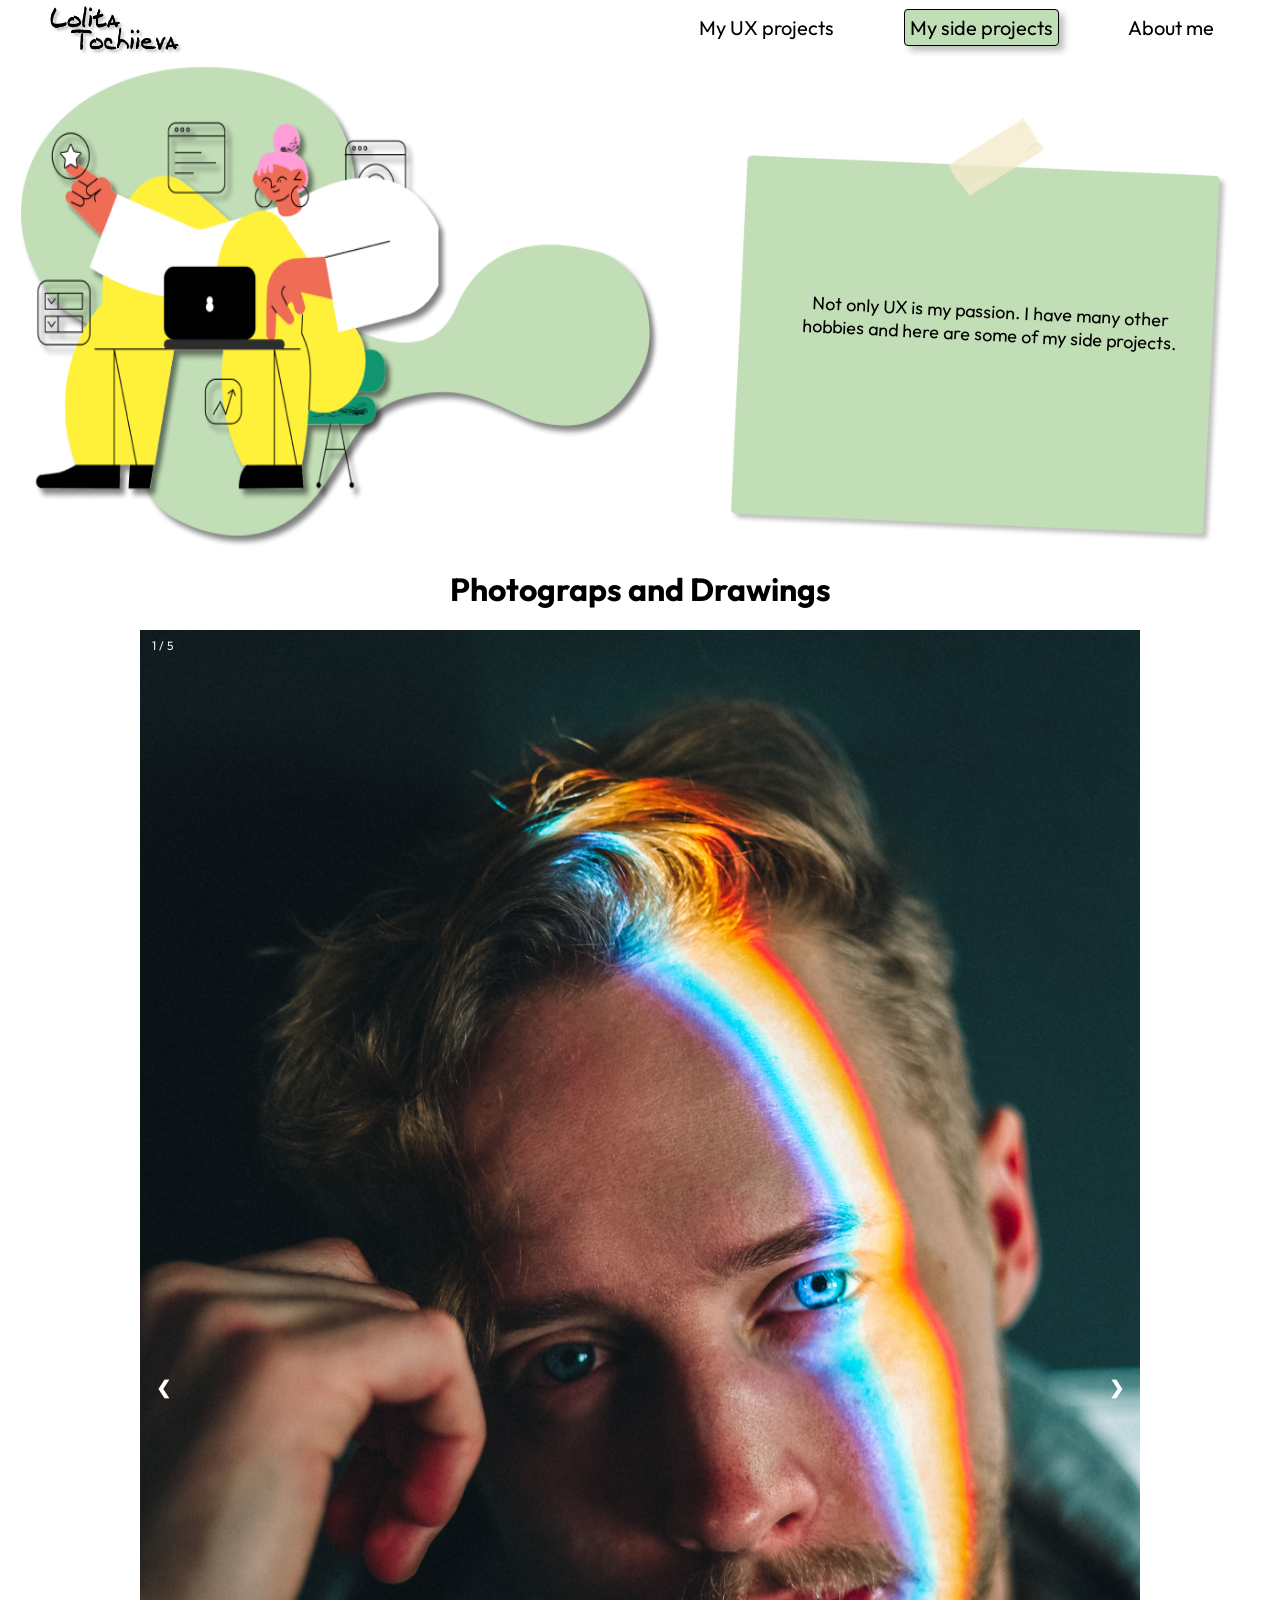
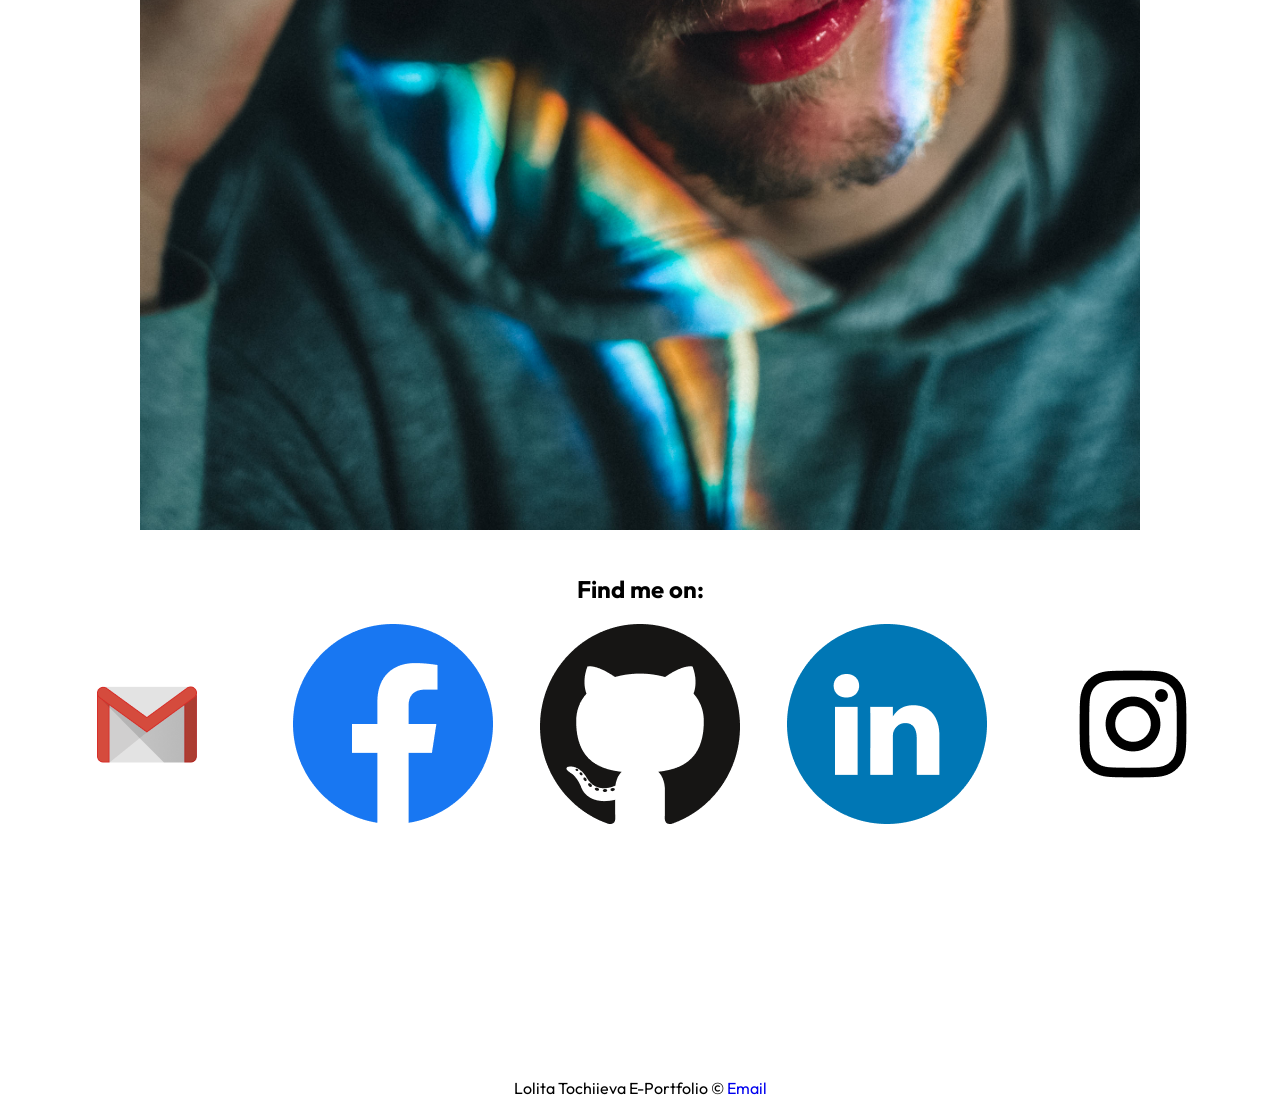
==== SideProjects.html @ 22fcad95 "Changed name on portfolio" ====
<!DOCTYPE html>
<html lang="en">
  <head>
    <meta charset="UTF-8" />
    <meta http-equiv="X-UA-Compatible" content="IE=edge" />
    <meta name="viewport" content="width=device-width, initial-scale=1.0" />
    <link rel="stylesheet" href="./style.css" />
    <!-- Fontawesome icon CDN -->
    <link rel="stylesheet" href="https://cdnjs.cloudflare.com/ajax/libs/font-awesome/4.7.0/css/font-awesome.min.css">
    <title>Lolkas side projects</title>
  </head>
  <body>
    <!-- Desktop Navigation Bar -->
    <nav class="desktopNav">
      <a href="index.html">
        <img
          id="Lolita_Tochiieva_Logo"
          src="img/Lolkas Logo.png"
          alt="MyLogo"
        />
      </a>
      <!-- Grouped right nav to easier style-->
      <div class="rightNav">
        <a id="my_ux_projects" href="UXprojects.html">My UX projects</a>
        <a id="my_side_projects_highlight" href="SideProjects.html"
          >My side projects</a
        >
        <a id="about_me" href="AboutMe.html">About me</a>
      </div>
    </nav>

    <!-- Phone Navigation bar-->
    <nav class="phoneNav">
      <div class="logo_phone">
        <a href="index.html">
          <img
            id="Lolita_Tochiieva_Logo"
            src="img/Lolkas Logo.png"
            alt="MyLogo"
          />
        </a>
      </div>
      <!-- Mobile Links, toggleable through Javascript on phone browser -->
      <div class="mobile_links">
        <a href="UXprojects.html">My UX projects</a>
        <a href="SideProjects.html">My side projects</a>
        <a href="AboutMe.html">About me</a>
      </div>
      <!-- Fontawesome burger menu icon to not take so much space on phone navbar-->
      <a id="meny" href="javascript:void(0);" onclick="phoneMenu()">
        <i class="fa fa-bars"></i>
      </a>
    </nav>

    <header>
      <img
        id="Side_Vector"
        src="img/MySideProjPhoto+vectorPage.png"
        alt="SideProjectIllustration"
      />

      <!-- Div classes to have text over image due to requirements of "webbriktlinier" 
        to have text seperately from image so screen reader can read the text -->
      <div class="InfoContainerSide">
        <img id="Side_Note" src="img/NoteSideproj.png" alt="SideProjectNote" />
        <div class="SideText">
          Not only UX is my passion. I have many other hobbies and here are some
          of my side projects.
        </div>
      </div>
    </header>

    <!-- Main Section -->

    <main>
       <!-- Slideshow container -->
      <h1 class="side_projects_header">Photograps and Drawings</h1>
<div class="slideshow-container">
  <!-- Full-width images with number and caption text -->
  <div class="mySlides fade">
    <div class="numbertext">1 / 5</div>
    <img src="img/4E9A0178.pre.jpg" style="width:100%">
  </div>

  <div class="mySlides fade">
    <div class="numbertext">2 / 5</div>
    <img src="img/1.2.png" style="width:100%">
  </div>

  <div class="mySlides fade">
    <div class="numbertext">3 / 5</div>
    <img src="img/IMG_0427.jpg" style="width:100%">
  </div>

  <div class="mySlides fade">
    <div class="numbertext">4 / 5</div>
    <img src="img/IMG_0428.jpg" style="width:100%">
  </div>

  <div class="mySlides fade">
    <div class="numbertext">5 / 5</div>
    <img src="img/DSC00880.1bra.jpg" style="width:100%">
  </div>

  <!-- Next and previous buttons -->
  <a class="prev" onclick="plusSlides(-1)">&#10094;</a>
  <a class="next" onclick="plusSlides(1)">&#10095;</a>
</div>
<br>

      <!-- Social media Icons, linking to generic website -->
      <article class="social_media">
        <h1>Find me on:</h1>
        <div class="icons">
          <div class="gmail">
            <a href="mailto:alol5569@gmail.com">
              <img src="img/gmail.png" alt="" />
            </a>
          </div>
          <div class="fb">
            <a href="https://www.facebook.com/lola.daryushina/">
              <img src="img/fb.png" alt="" />
            </a>
          </div>
          <div class="git">
            <a href="https://github.com/Lolka69">
              <img src="img/git.png" alt="" />
            </a>
          </div>
          <div class="linkedin">
            <a href="https://www.linkedin.com/in/lolita-tochiieva-649312226/">
              <img src="img/linked.png" alt="" />
            </a>
          </div>
          <div class="ig">
            <a href="https://www.instagram.com/lolaaaa_69/">
              <img src="img/ig.png" alt="" />
            </a>
          </div>
        </div>
      </article>
      <footer>
        Lolita Tochiieva E-Portfolio &copy;
        <a href="mailto:alol5569@gmail.com">Email</a>
      </footer>
    </main>
    <script src="js/index.js"></script>
  </body>
</html>
---- style.css ----
@import url('https://fonts.googleapis.com/css2?family=Outfit:wght@400;700&display=swap');

* {
    font-family: 'Outfit', sans-serif;
    box-sizing: border-box;
}

html, body {
    margin:0;
    padding:0;
 }

body {
    background-color: rgba(255, 255, 255, 1);
}

/* Navigation bar styling */
nav {
    z-index: 9999;
    background:rgba(255, 255, 255, 0.7) ;
    display: flex;
    justify-content: space-between;
    position:fixed;
    height: 60px;
    width: 100%;
  }
#Lolita_Tochiieva_Logo{
    height: 58px;
    padding-top: 5px;
    padding-left: 50px;
  }
nav a {
    color: black;
    text-decoration: none;

}

nav a:active {
    color: black;
}

#my_ux_projects{
    transition: all 200ms ease;
}
#my_ux_projects:hover{
    background: rgba(127, 19, 174, 0.5);
    border-radius: 4px;
    border: 1px solid black;
    padding: 5px;
    box-shadow: 5px 5px 6px 0px rgba(0, 0, 0, 0.25);

}


#my_ux_projects_highlight{
    background: rgba(127, 19, 174, 0.5);
    border-radius: 4px;
    border: 1px solid black;
    padding: 5px;
    box-shadow: 5px 5px 6px 0px rgba(0, 0, 0, 0.25);
}

#my_side_projects{
    transition: all 200ms ease;
}

#my_side_projects:hover{
    background: rgba(132, 191, 110, 0.5);
    border-radius: 4px;
    border: 1px solid black;
    padding: 5px;
    box-shadow: 5px 5px 6px 0px rgba(0, 0, 0, 0.25);
}

#my_side_projects_highlight{
    background: rgba(132, 191, 110, 0.5);
    border-radius: 4px;
    border: 1px solid black;
    padding: 5px;
    box-shadow: 5px 5px 6px 0px rgba(0, 0, 0, 0.25);
}

#about_me{
    transition: all 200ms ease;
}

#about_me:hover{
    background: rgba(249, 87, 0, 0.5);
    border-radius: 4px;
    border: 1px solid black;
    padding: 5px;
    box-shadow: 5px 5px 6px 0px rgba(0, 0, 0, 0.25);
}

#about_me_highlight{
    background: rgba(249, 87, 0, 0.5);
    border-radius: 4px;
    border: 1px solid black;
    padding: 5px;
    box-shadow: 5px 5px 6px 0px rgba(0, 0, 0, 0.25);
}

.rightNav {
    font-size: 125%;
    padding-top: 15px;
}

.rightNav a {
    margin-bottom: 36px;
    margin-right: 66px;
}


/* Header Styling*/
#me {
    width: 34%;
    margin-top: 40px;
}

header {
    display: flex;
    justify-content: space-between;
}

header h1 {
    margin-left: 25px;
    margin-top: 200px;
    margin-right: 80px;
}
.orangeName {
    color: rgba(249, 87, 0, 1);
}

.infoContainer {
    position: relative;
    text-align: center;
    color: black;
  }

.centerText {
    position: absolute;
    top: 260px;
    left: 80px;
    max-width: 400px;
    font-size: 18px;
    transform: rotate(2.8deg);
  }

#infoPic {
    width: 524px;
    height: 493.52px;
    margin-right: 150px;
    margin-top: 100px;
  
}

#UX_Note {
    width: 75%;
    margin-top: 50px;
}

header img {
    margin-left: 20px;
}

#headerP {
    font-weight: 400;
    font-size: 80%;
}
.InfoContainerUX {
    position: relative;
    text-align: center;
    color: black;
  }

.UXText {
    position: absolute;
    top: 300px;
    left: 95px;
    max-width: 400px;
    font-size: 18px;
    transform: rotate(2.8deg);
  }
  #Side_Vector {
    margin-top: 66px;
    width: 50%;
}
#Side_Note {
    width: 500px;
    height: 493.52px;
    margin-right: 50px;
    margin-top: 50px;
}

.InfoContainerSide {
    position: relative;
    text-align: center;
    color: black;
  }

.SideText {
    position: absolute;
    top: 300px;
    left: 80px;
    max-width: 400px;
    font-size: 18px;
    transform: rotate(2.8deg);
  }

/* Main Section Styling */
main a {
    text-decoration: none;
}

main, header {
    margin: auto;
}


.social_media h1{
    text-align: center;
}

.icons {
    display: flex;
    justify-content: space-evenly;
}

#sideProjects_coming {
    text-align: center;
    font-weight: bold;
    font-size: 32px;
    margin-bottom: 150px;
}

.Choises{
    width: 50%;
    margin: 0 auto;
}
.Choises img{
    margin: 0 auto;
    margin-bottom: 26px;
    width: 100%;
}

#Designer_And_Vector {
    margin-top: 66px;
    width: 50%;
}

.HandlaSmartChoise, .MyScheduleChoise{
    margin: 0 auto;
    width: 50%;
}

#MyScheduleLogo, #HandlaSmartLogo {
    margin: 0 auto;
    width: 100%;
    margin-bottom: 26px;
}

#my_schedule_header {
    margin: 0 auto;
    padding-top: 7%;
    background-color: #F0E3F6;
    padding-bottom: 3%;
}

#my_schedule_header img {
    margin: 0 auto;
}


#handlasmartHeader {
    padding-top: 5%;
    background-color: #F0E3F6;
    display: flex;
    justify-content: space-between;
    padding-right: 15%;
}

#handlasmartHeader img {
    width: 33%;
    margin: auto;
}

#handlasmartHeader h2 {
    margin-top: 15%;
}
#handlasmartHeader h2, ul {
    margin-left: 5%;
}

#handlasmartHeader ul {
    margin-bottom: 25%;
}

.first_project_div {
    padding-top: 5%;
    padding-bottom: 5%;
    margin: 0 auto;
    width: 60%;
    display: flex;
}

.first_project_div h2, p {
    text-align: center;
    margin-right: 5%;
}

.first_project_div p {
    font-size: 110%;
}

.div4preview {
    text-align: center;
}

.process {
    padding-top: 5%;
    margin: 0 auto;
    text-align: center;
    width: 80%;
    padding-bottom: 5%;
    font-size: 110%;
}

.problems_solutions {
    padding-left: 5%;
    background-color: #F0E3F6;
    padding-top: 5%;
    margin: 0 auto;
    text-align: center;
    font-size: 110%;
    padding-bottom: 5%;
}

.schedule_wrapper {
    margin: 0 auto;
    display: flex;
    text-align: center;
    width: 60%;
    font-size: 110%;
}

#what_I_have_done {
    width: 100%;
}

.twoimage {
    padding-left: 5%;
    padding-top: 5%;
    margin: 0 auto;
    text-align: center;
    padding-bottom: 5%;
}

.threeimage {
    padding-left: 5%;
    padding-top: 5%;
    margin: 0 auto;
    text-align: center;
    padding-bottom: 5%;
}

.conclusions {
    padding-top: 5%;
    margin: 0 auto;
    text-align: center;
    font-size: 110%;
    width: 80%;
}

.conclusions2 {
    background-color: #F0E3F6;
    padding-top: 3%;
    padding-bottom: 3%;
    margin: 0 auto;
    text-align: center;
    font-size: 110%;
}

/* PDF Resume Styling */
#pdfAnchor {
    display: flex;
    justify-content: center;
}
.PDFFile {
    width: 160px;
    height: 60px; 
    background-color: rgba(249, 87, 0, 1);
    color: rgba(255, 255, 255, 1);
    font-size: 18px;
    border: 1.5px solid #000000;
    border-radius: 5px;
    transition: all 200ms ease;
} 

.PDFFile:hover {
    transform: scale(1.15);
    cursor: pointer;
}

.soon {
    text-align: center;
}

/* Footer styling*/
footer {
    margin-top: 250px;
    text-align: center;
}

/* Slideshow container */
.slideshow-container {
    max-width: 1000px;
    position: relative;
    margin: auto;
  }
  
  /* Hide the images by default */
  .mySlides {
    display: none;
  }
  
  /* Next & previous buttons */
  .prev, .next {
    cursor: pointer;
    position: absolute;
    top: 50%;
    width: auto;
    margin-top: -22px;
    padding: 16px;
    color: white;
    font-weight: bold;
    font-size: 18px;
    transition: 0.6s ease;
    border-radius: 0 3px 3px 0;
    user-select: none;
  }
  
  /* Position the "next button" to the right */
  .next {
    right: 0;
    border-radius: 3px 0 0 3px;
  }
  
  /* On hover, add a black background color with a little bit see-through */
  .prev:hover, .next:hover {
    background-color: rgba(0,0,0,0.8);
  }
  
  /* Caption text */
  .text {
    color: #f2f2f2;
    font-size: 15px;
    padding: 8px 12px;
    position: absolute;
    bottom: 8px;
    width: 100%;
    text-align: center;
  }
  
  /* Number text (1/3 etc) */
  .numbertext {
    color: #f2f2f2;
    font-size: 12px;
    padding: 8px 12px;
    position: absolute;
    top: 0;
  }
  
  /* The dots/bullets/indicators */
  .dot {
    cursor: pointer;
    height: 15px;
    width: 15px;
    margin: 0 2px;
    background-color: #bbb;
    border-radius: 50%;
    display: inline-block;
    transition: background-color 0.6s ease;
  }
  
  .active, .dot:hover {
    background-color: #717171;
  }
  
  /* Fading animation */
  .fade {
    animation-name: fade;
    animation-duration: 1.5s;
  }

  .side_projects_header {
    text-align: center;
  }
  
  @keyframes fade {
    from {opacity: .4}
    to {opacity: 1}
  }

/* MEDIA QUERIES */

@media (min-width: 1080px) {
    /* DESKTOP */
    .phoneNav {
        display: none;
    }
}

@media (max-width: 1080px) {
    /* TABLET */
    .phoneNav {
        display: none;
    }

    .first_project_div {
        text-align: center;
        display: block;
    }

    .first_project_div img {
        width: 80%;
    }

    .div4preview img{
        text-align: center;
        width: 90%;
    }

    .twoimage img{

        width: 60%;
    }

    .threeimage {
        text-align: center;
    }

    .threeimage img{
 
        width: 95%;
        padding-bottom: 5%;
    }

    .conclusions2 {
        padding: 0;
        padding-top: 3%;
        margin: 0 auto;
        padding-left: 3%;
        text-align: center;
        font-size: 95%;
        padding-bottom: 3%;
        
    }
}

@media (max-width: 768px) {
    /* PHONE */
    
    .phoneNav {
        display: flex;
        text-align: center;
        margin: 0 auto;
    }

    .mobile_links {
        display: none;
        align-self: center;
    }

    .mobile_links a {
        font-size: 0.65em;
        margin-right: 12px;
    }

    .desktopNav {
        display: none;
    }

    #meny {
        align-self: center;
        margin-right: 8px;
        font-weight: bold;
        font-size: 20px;
    }

    header{
        display: grid;
        grid-template-columns: 1fr;
        margin-bottom: 30px;
    }

    header h1, header p, #me {
        text-align: center;
        margin: 0 auto;
        width: 80%;
    }

    #Lolita_Tochiieva_Logo {
       margin-top: 12px;
        padding: 0;
        width: 56px;
        height: auto;
    }

    .ux_projects, .LolkasAboutMe, .LolkasSideProjects {
        font-size: 24px;
    }

    .LolkasSideProjects {
        top: 36px;
    }

    .social_media img {
       width: 100%;
    }

    .UXNav, .SideNav, .AboutNav{
        margin-top: 20px;
    }

    #ux_projects_page_header {
        display: grid;
        grid-template-columns: 1fr 1fr;
    }

    #Designer_And_Vector, #UX_Note {
        margin: 0 auto;
        width: 50%;
        height: auto;
    }
    

    #Designer_And_Vector {
        margin-top: 76px;
    }

    .UXText {
        text-align: center;
        position: absolute;
        top: 50%;
        left: 50%;
        transform: translate(-50%, -50%);
        width: 180px;
    }

    .InfoContainerUX  {
        width: 100%;
    }

    .HandlaSmartChoise, #HandlaSmartLogo, .MyScheduleChoise, #MyScheduleLogo {
        margin: 0 auto;
        padding: 0;
        width: 69%;
        height: auto;
        display: grid;
        grid-template-columns: 1fr;
        margin-top: 20px;
    }

    #Side_Vector{
        margin: 0 auto;
        width: 50%;
        height: auto;
        margin-top: 76px;
    }

    #Side_Note {
        margin: 0 auto;
        width: 50%;
        height: auto;
    }

    .SideText {
        text-align: center;
        position: absolute;
        top: 50%;
        left: 50%;
        transform: translate(-50%, -50%);
        width: 180px;
    }

    .infoContainer, #infoPic, .centerText {
        width: 100%;
        height: auto;
        margin: 0 auto;
    }

    .centerText {
        font-size: 80%;
        max-width: 300px;
        text-align: center;
        position: absolute;
        top: 50%;
        left: 50%;
        transform: translate(-50%, -50%);
    }

    #me {
        margin-top: 55px;
    }

    #handlasmartHeader img {
        width: 80%;
    }

    #handlasmartHeader {
        font-size: 90%;
        text-align: center;
        padding-top: 15%;
        padding-left: 0;
        padding-right: 0;
        display: block;
    }

    #handlasmartHeader ul {
        padding-bottom: 5%;
    }

    .first_project_div {
        text-align: center;
        display: block;
    }

    .first_project_div img {
        width: 80%;
    }

    .div4preview img{
        text-align: center;
        width: 90%;
    }

    .problems_solutions img {
        text-align: center;
        width: 90%;
    }

    #my_schedule_header img {
        margin: 0 auto;
        padding-top: 10%;
        width: 60%;
    }

    .schedule_wrapper {
        display: block;
    }

    .schedule_wrapper ul {
        list-style: none;
        padding-right: 10%;
    }

    .twoimage img{

        width: 60%;
    }

    .threeimage {
        text-align: center;
    }

    .threeimage img{
        padding-bottom: 5%;
        width: 95%;
    }

    .conclusions2 {
        padding: 0;
        padding-top: 3%;
        margin: 0 auto;
        padding-left: 3%;
        text-align: center;
        font-size: 95%;
        padding-bottom: 3%;
        
    }


}
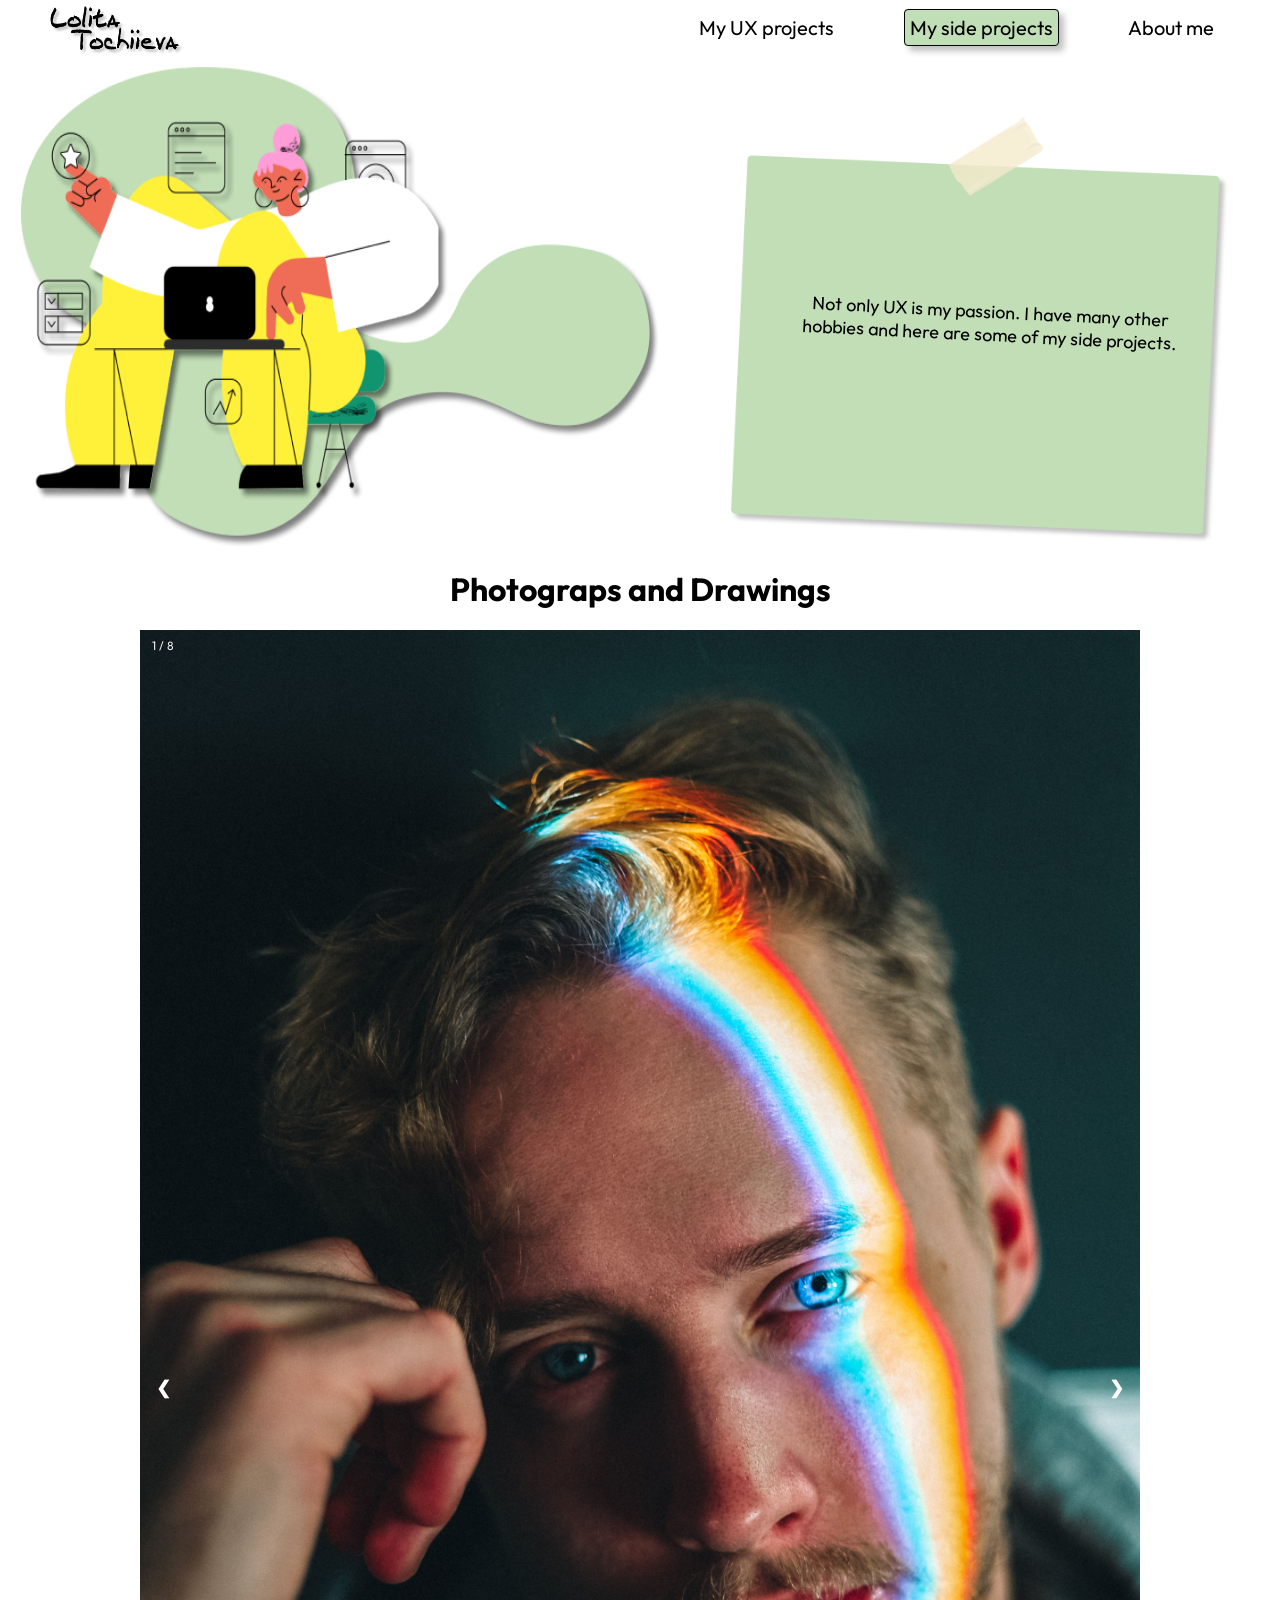
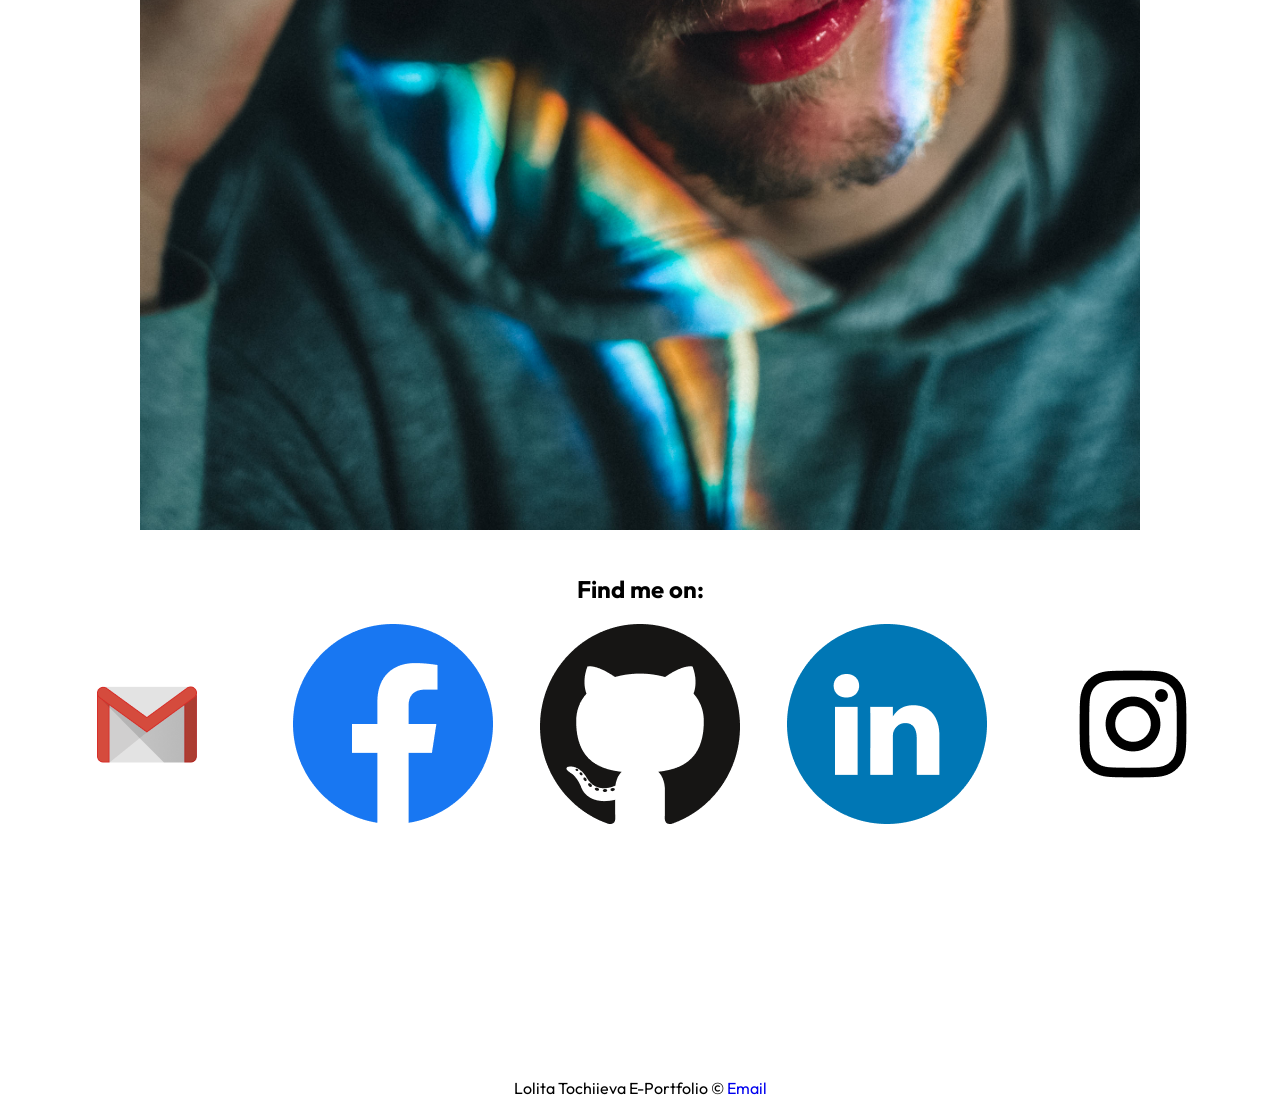
==== commit 05f6d1f2: "updated side-projects again" ====
--- a/SideProjects.html
+++ b/SideProjects.html
@@ -78,30 +78,44 @@
 <div class="slideshow-container">
   <!-- Full-width images with number and caption text -->
   <div class="mySlides fade">
-    <div class="numbertext">1 / 5</div>
+    <div class="numbertext">1 / 8</div>
     <img src="img/4E9A0178.pre.jpg" style="width:100%">
   </div>
 
   <div class="mySlides fade">
-    <div class="numbertext">2 / 5</div>
+    <div class="numbertext">2 / 8</div>
     <img src="img/1.2.png" style="width:100%">
   </div>
 
   <div class="mySlides fade">
-    <div class="numbertext">3 / 5</div>
+    <div class="numbertext">3 / 8</div>
     <img src="img/IMG_0427.jpg" style="width:100%">
   </div>
 
   <div class="mySlides fade">
-    <div class="numbertext">4 / 5</div>
+    <div class="numbertext">4 / 8</div>
     <img src="img/IMG_0428.jpg" style="width:100%">
   </div>
 
   <div class="mySlides fade">
-    <div class="numbertext">5 / 5</div>
+    <div class="numbertext">5 / 8</div>
     <img src="img/DSC00880.1bra.jpg" style="width:100%">
   </div>
 
+  <div class="mySlides fade">
+    <div class="numbertext">6 / 8</div>
+    <img src="img/4.jpg" style="width:100%">
+  </div>
+
+  <div class="mySlides fade">
+    <div class="numbertext">7 / 8</div>
+    <img src="img/5.jpg" style="width:100%">
+  </div>
+
+  <div class="mySlides fade">
+    <div class="numbertext">8 / 8</div>
+    <img src="img/6.jpg" style="width:100%">
+  </div>
   <!-- Next and previous buttons -->
   <a class="prev" onclick="plusSlides(-1)">&#10094;</a>
   <a class="next" onclick="plusSlides(1)">&#10095;</a>
